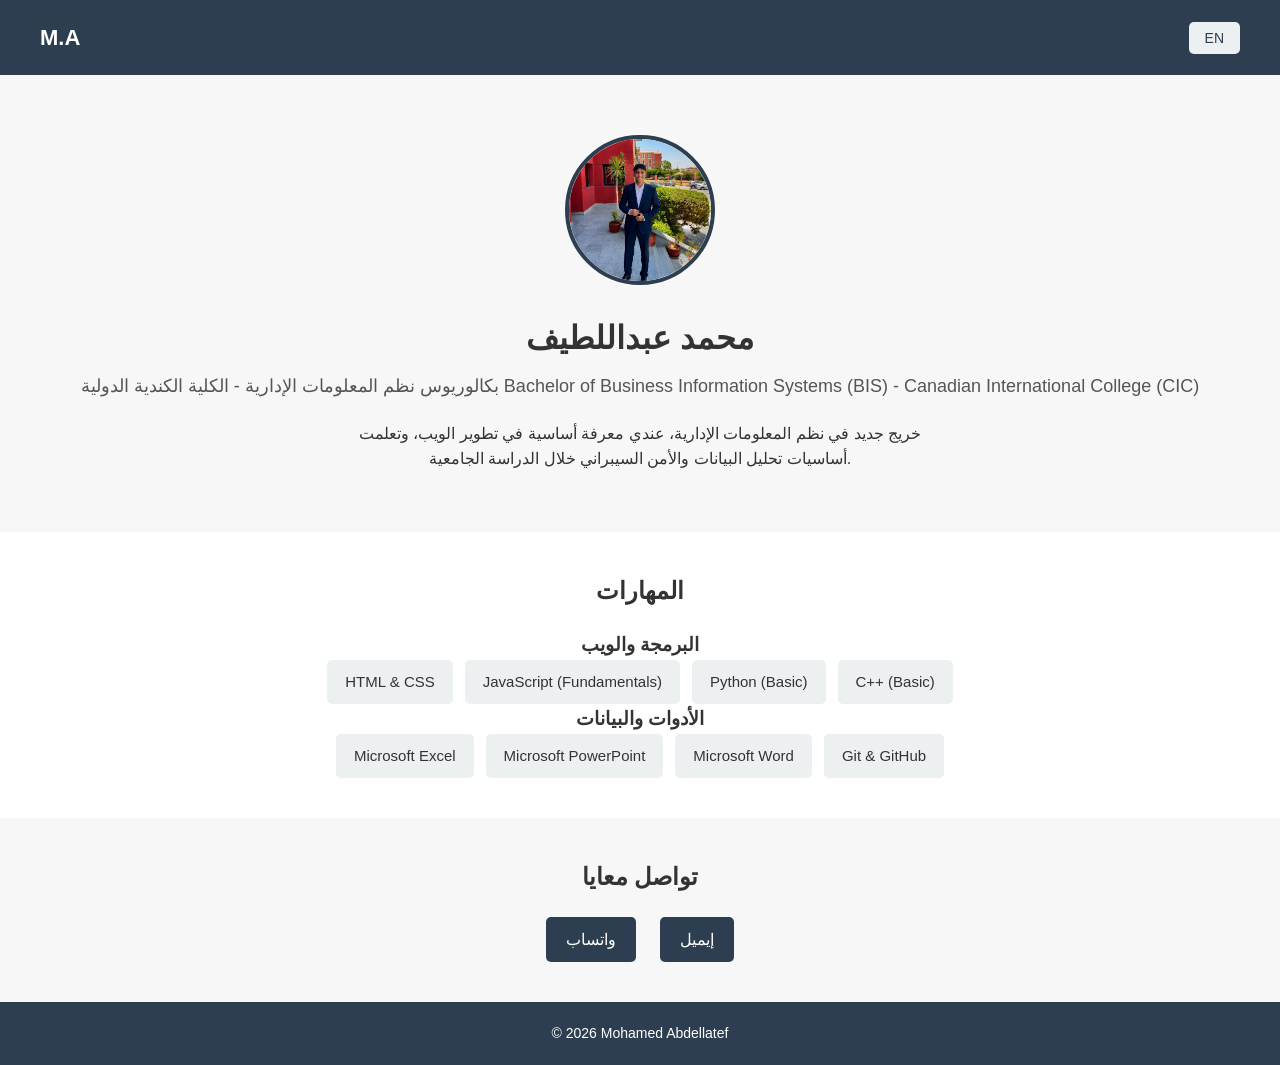
==== index.html @ 0da3e63a "Add files via upload" ====
<!DOCTYPE html>
<html lang="ar">
<head>
  <meta charset="UTF-8">
  <meta name="viewport" content="width=device-width, initial-scale=1.0">
  <title>Mohamed Abdellatef</title>
  <link rel="stylesheet" href="style.css">
</head>
<body>

  <!-- Header -->
  <header>
    <h2 class="logo">M.A</h2>
    <button id="langBtn">EN</button>
  </header>

  <!-- Hero Section -->
  <section class="hero">
    <img src="profile.jpg" alt="Mohamed Abdellatef" class="profile-pic">

    <h1>
      <span class="ar">محمد عبداللطيف</span>
      <span class="en">Mohamed Abdellatef</span>
    </h1>

    <p class="subtitle">
      <span class="AR">بكالوريوس نظم المعلومات الإدارية - الكلية الكندية الدولية </span>
      <span class="EN">Bachelor of Business Information Systems (BIS) - Canadian International College (CIC)
</span>
    </p>

    <p class="bio">
      <span class="ar">
        خريج جديد في نظم المعلومات الإدارية، عندي معرفة أساسية في تطوير الويب،
        وتعلمت أساسيات تحليل البيانات والأمن السيبراني خلال الدراسة الجامعية.
      </span>
      <span class="en">
        Recent Business Information Systems graduate with foundational knowledge
        in web development, and basic exposure to data analysis and cybersecurity
        gained through university training.
      </span>
    </p>
  </section>

  <!-- Skills Section -->
  <section class="skills">
  <h2>
    <span class="ar">المهارات</span>
    <span class="en">Skills</span>
  </h2>

  <h3>
    <span class="ar">البرمجة والويب</span>
    <span class="en">Programming & Web</span>
  </h3>
  <ul>
    <li>HTML &amp; CSS</li>
    <li>JavaScript (Fundamentals)</li>
    <li>Python (Basic)</li>
    <li>C++ (Basic)</li>
  </ul>

  <h3>
    <span class="ar">الأدوات والبيانات</span>
    <span class="en">Data & Tools</span>
  </h3>
  <ul>
    <li>Microsoft Excel</li>
    <li>Microsoft PowerPoint</li>
    <li>Microsoft Word</li>
    <li>Git &amp; GitHub</li>
  </ul>
</section>

  <!-- Contact Section -->
  <section class="contact">
    <h2>
      <span class="ar">تواصل معايا</span>
      <span class="en">Contact Me</span>
    </h2>

    <a href="https://wa.me/201016395359" target="_blank" class="contact-link">
      <span class="ar">واتساب</span>
      <span class="en">WhatsApp</span>
    </a>

    <a href="mailto:m.abdellatef156@outlook.com" class="contact-link">
      <span class="ar">إيميل</span>
      <span class="en">Email</span>
    </a>
  </section>

  <footer>
    <p>&copy; 2026 Mohamed Abdellatef</p>
  </footer>

  <script src="script.js"></script>
</body>
</html>
---- style.css ----
/* Basic reset */
* {
  margin: 0;
  padding: 0;
  box-sizing: border-box;
}

body {
  font-family: Arial, sans-serif;
  background-color: #f7f7f7;
  color: #333;
  line-height: 1.6;
}

/* Hide English by default (Arabic shows first) */
.en {
  display: none;
}

/* When user clicks the button, we add this class to body */
body.show-english .ar {
  display: none;
}

body.show-english .en {
  display: inline;
}

/* Header */
header {
  display: flex;
  justify-content: space-between;
  align-items: center;
  padding: 20px 40px;
  background-color: #2c3e50;
  color: white;
}

.logo {
  font-size: 22px;
}

#langBtn {
  background-color: #ecf0f1;
  color: #2c3e50;
  border: none;
  padding: 8px 16px;
  border-radius: 5px;
  cursor: pointer;
  font-size: 14px;
}

#langBtn:hover {
  background-color: #bdc3c7;
}

/* Hero Section */
.hero {
  text-align: center;
  padding: 60px 20px;
}

.profile-pic {
  width: 150px;
  height: 150px;
  border-radius: 50%;
  object-fit: cover;
  margin-bottom: 20px;
  border: 4px solid #2c3e50;
}

.hero h1 {
  font-size: 32px;
  margin-bottom: 8px;
}

.subtitle {
  font-size: 18px;
  color: #555;
  margin-bottom: 20px;
}

.bio {
  max-width: 600px;
  margin: 0 auto;
  font-size: 16px;
}

/* Skills Section */
.skills {
  padding: 40px 20px;
  text-align: center;
  background-color: #fff;
}

.skills h2 {
  margin-bottom: 20px;
}

.skills ul {
  list-style: none;
  display: flex;
  flex-wrap: wrap;
  justify-content: center;
  gap: 12px;
}

.skills li {
  background-color: #ecf0f1;
  padding: 10px 18px;
  border-radius: 5px;
  font-size: 15px;
}

/* Contact Section */
.contact {
  padding: 40px 20px;
  text-align: center;
}

.contact h2 {
  margin-bottom: 20px;
}

.contact-link {
  display: inline-block;
  margin: 0 10px;
  padding: 10px 20px;
  background-color: #2c3e50;
  color: white;
  text-decoration: none;
  border-radius: 5px;
}

.contact-link:hover {
  background-color: #1a252f;
}

/* Footer */
footer {
  text-align: center;
  padding: 20px;
  background-color: #2c3e50;
  color: white;
  font-size: 14px;
}

/* Responsive for mobile */
@media (max-width: 500px) {
  header {
    padding: 15px 20px;
  }

  .hero h1 {
    font-size: 26px;
  }

  .contact-link {
    display: block;
    margin: 10px auto;
    width: 150px;
  }
}
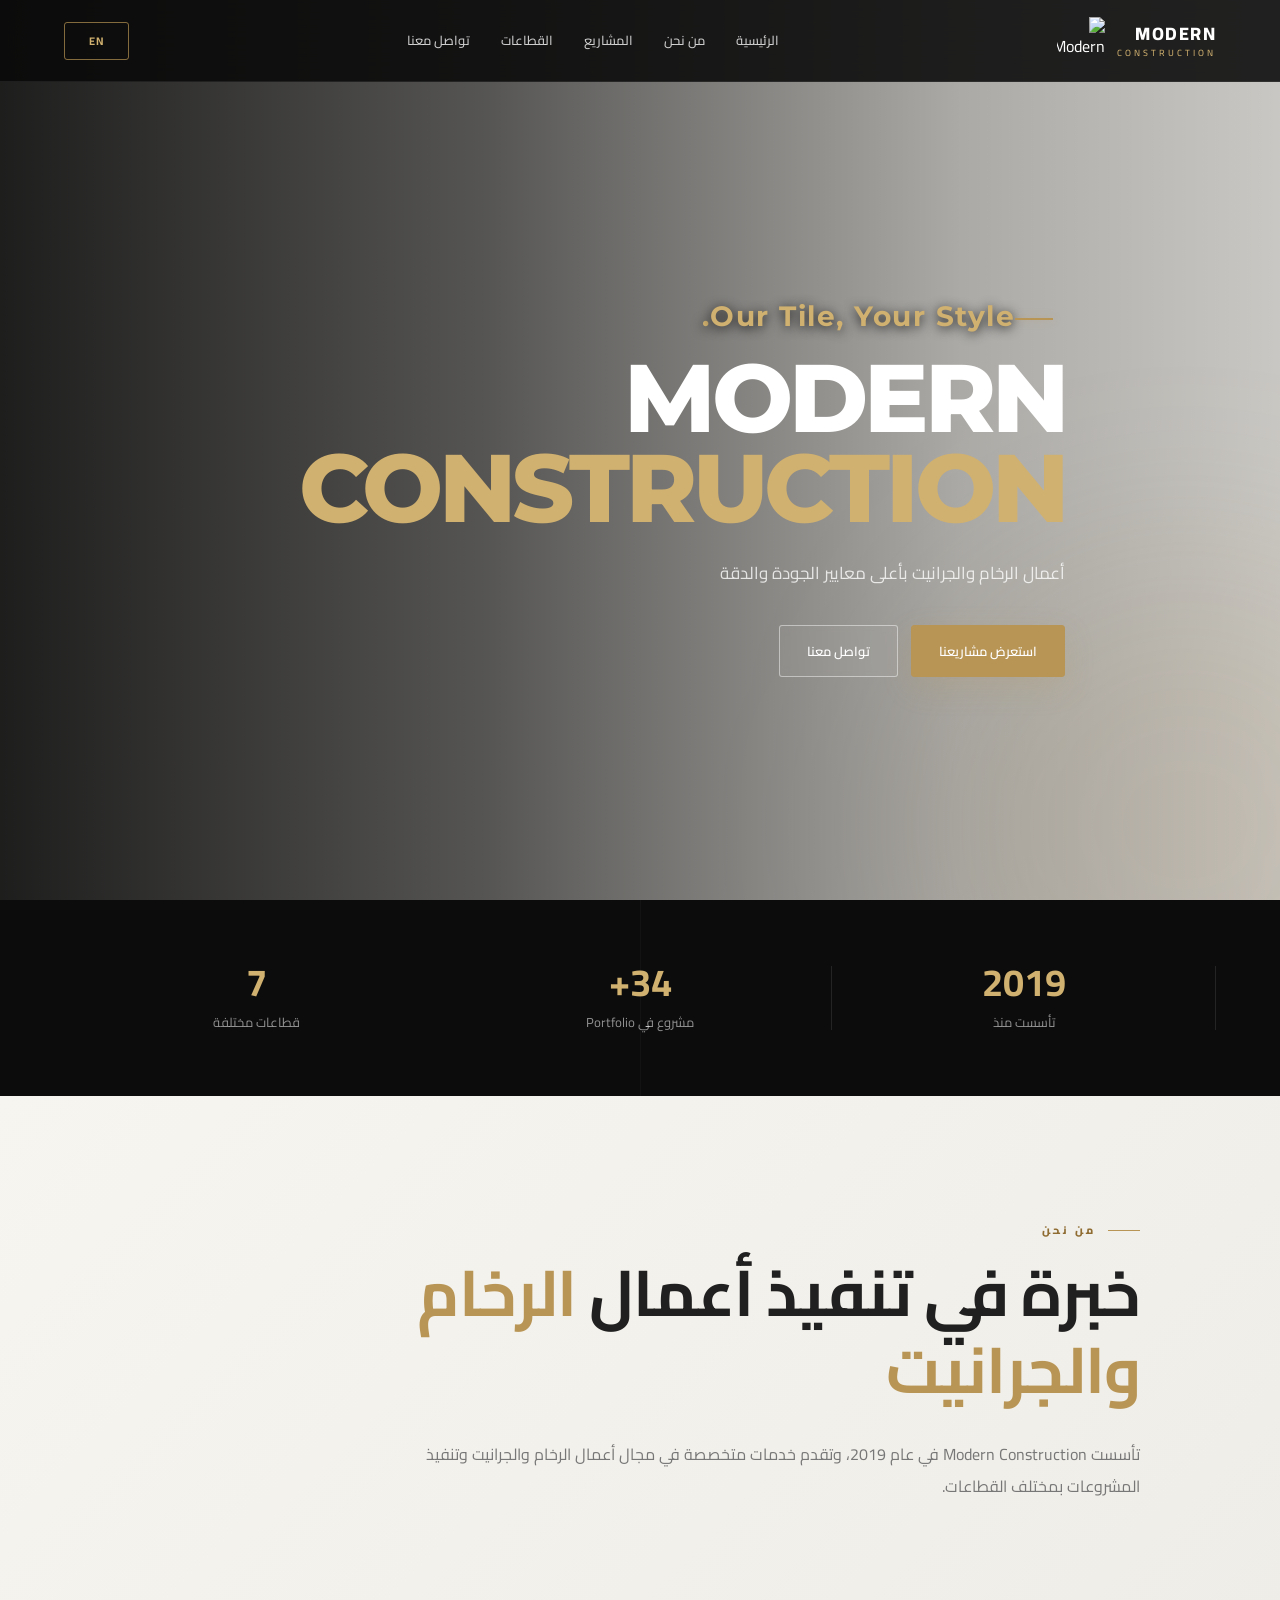
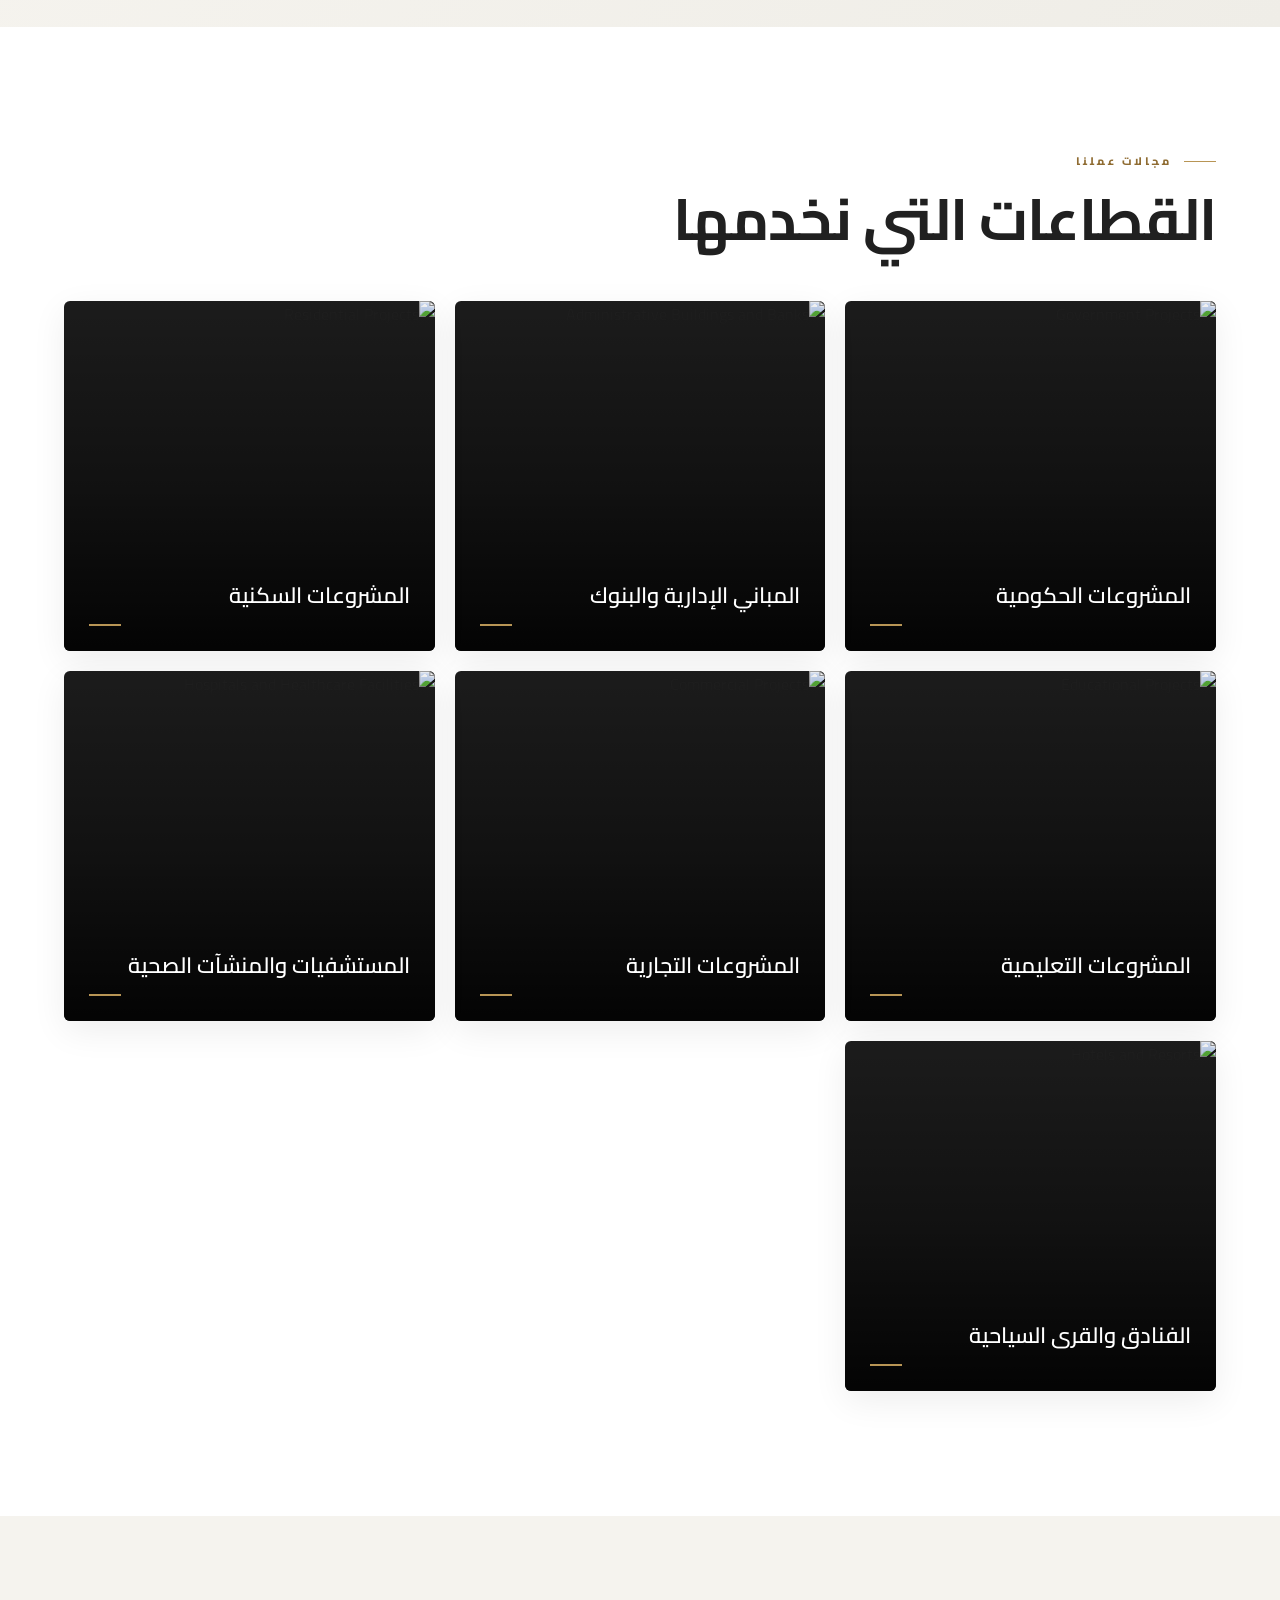
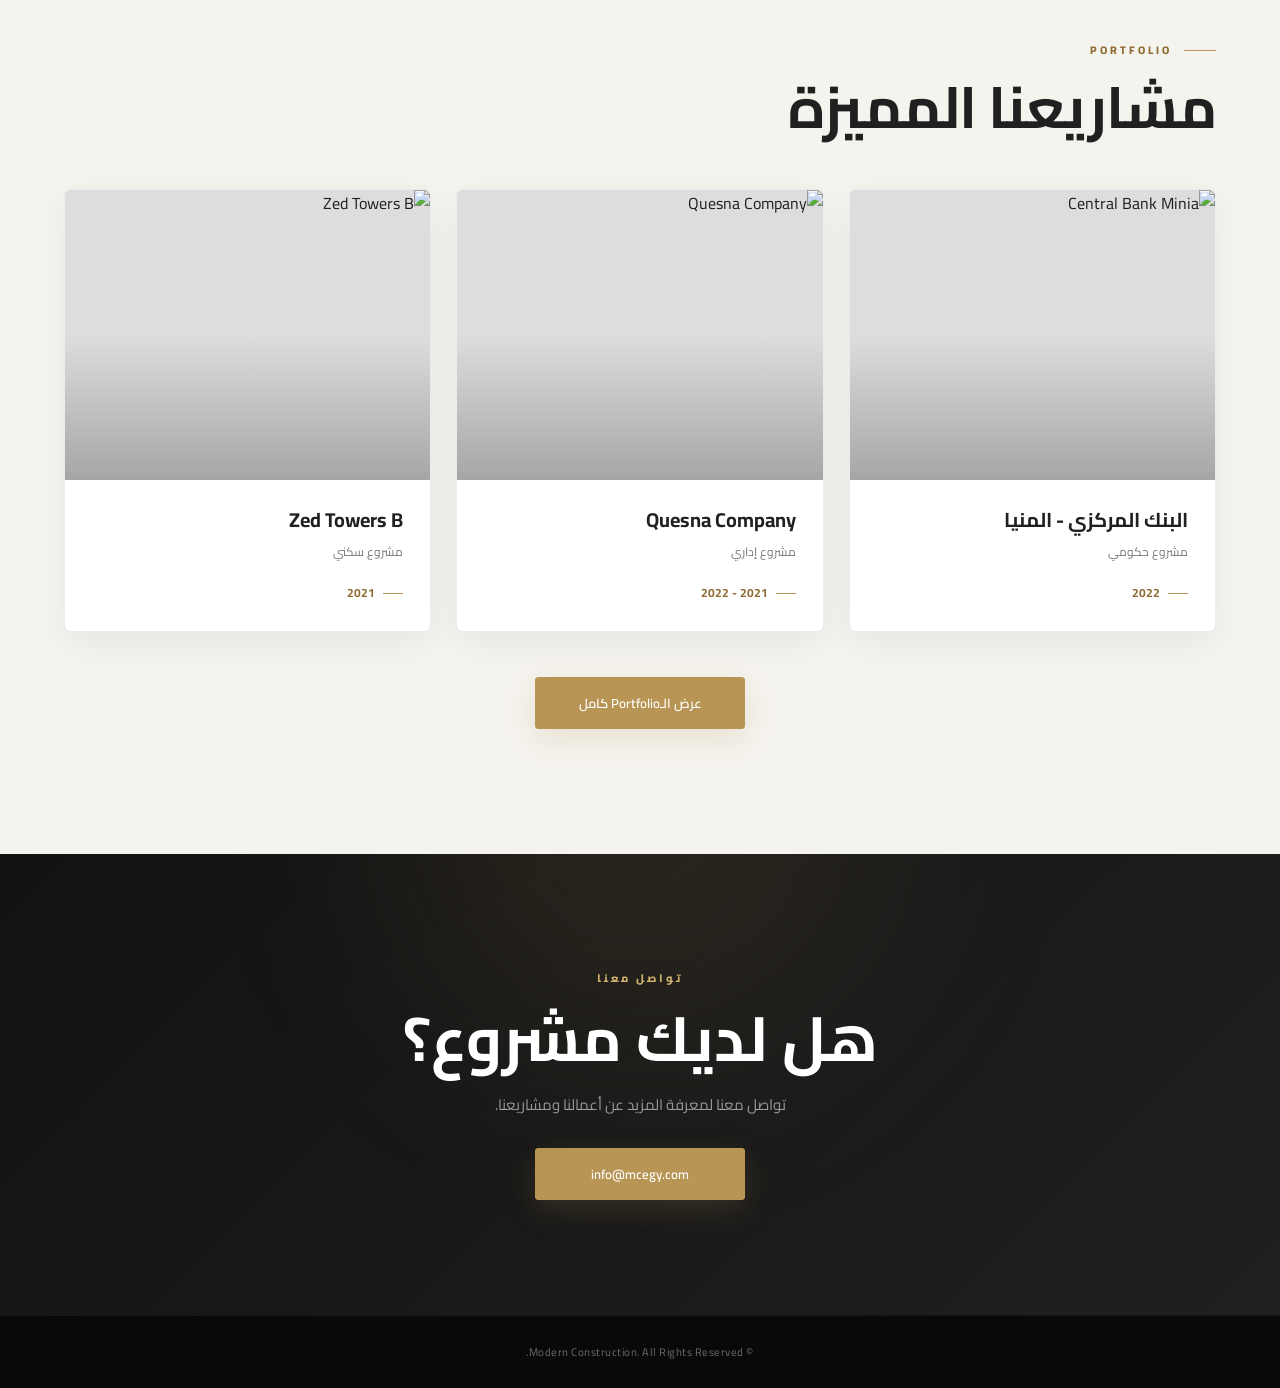
==== commit 493ceca7: "Add files via upload" ====
--- a/index.html
+++ b/index.html
@@ -1,99 +1,616 @@
 <!DOCTYPE html>
-<html lang="ar">
+<html lang="ar" dir="rtl">
+
 <head>
-  <meta charset="UTF-8">
-  <meta name="viewport" content="width=device-width, initial-scale=1.0">
-  <title>Mohamed Abdellatef</title>
-  <link rel="stylesheet" href="style.css">
+
+    <meta charset="UTF-8">
+
+    <meta name="viewport" content="width=device-width, initial-scale=1.0">
+
+    <title>Modern Construction</title>
+
+    <link rel="stylesheet" href="style.css">
+
+    <link rel="icon" type="image/png" href="assets/logo.png">
+
 </head>
+
+
 <body>
 
-  <!-- Header -->
-  <header>
-    <h2 class="logo">M.A</h2>
-    <button id="langBtn">EN</button>
-  </header>
-
-  <!-- Hero Section -->
-  <section class="hero">
-    <img src="profile.jpg" alt="Mohamed Abdellatef" class="profile-pic">
-
-    <h1>
-      <span class="ar">محمد عبداللطيف</span>
-      <span class="en">Mohamed Abdellatef</span>
-    </h1>
-
-    <p class="subtitle">
-      <span class="AR">بكالوريوس نظم المعلومات الإدارية - الكلية الكندية الدولية </span>
-      <span class="EN">Bachelor of Business Information Systems (BIS) - Canadian International College (CIC)
-</span>
-    </p>
-
-    <p class="bio">
-      <span class="ar">
-        خريج جديد في نظم المعلومات الإدارية، عندي معرفة أساسية في تطوير الويب،
-        وتعلمت أساسيات تحليل البيانات والأمن السيبراني خلال الدراسة الجامعية.
-      </span>
-      <span class="en">
-        Recent Business Information Systems graduate with foundational knowledge
-        in web development, and basic exposure to data analysis and cybersecurity
-        gained through university training.
-      </span>
-    </p>
-  </section>
-
-  <!-- Skills Section -->
-  <section class="skills">
-  <h2>
-    <span class="ar">المهارات</span>
-    <span class="en">Skills</span>
-  </h2>
-
-  <h3>
-    <span class="ar">البرمجة والويب</span>
-    <span class="en">Programming & Web</span>
-  </h3>
-  <ul>
-    <li>HTML &amp; CSS</li>
-    <li>JavaScript (Fundamentals)</li>
-    <li>Python (Basic)</li>
-    <li>C++ (Basic)</li>
-  </ul>
-
-  <h3>
-    <span class="ar">الأدوات والبيانات</span>
-    <span class="en">Data & Tools</span>
-  </h3>
-  <ul>
-    <li>Microsoft Excel</li>
-    <li>Microsoft PowerPoint</li>
-    <li>Microsoft Word</li>
-    <li>Git &amp; GitHub</li>
-  </ul>
+
+<header class="navbar">
+
+    <div class="container">
+
+        <a href="#home" class="logo">
+
+            <div class="logo-text">
+                MODERN
+                <span>CONSTRUCTION</span>
+            </div>
+
+            <img
+                src="assets/logo.png"
+                alt="Modern Construction Logo"
+            >
+
+        </a>
+
+
+        <nav>
+
+            <a href="#home">
+                الرئيسية
+            </a>
+
+            <a href="#about">
+                من نحن
+            </a>
+
+            <a href="#projects">
+                المشاريع
+            </a>
+
+            <a href="#sectors">
+                القطاعات
+            </a>
+
+            <a href="#contact">
+                تواصل معنا
+            </a>
+
+        </nav>
+
+
+        <button
+            class="language-btn"
+            type="button">
+
+            EN
+
+        </button>
+
+    </div>
+
+</header>
+
+
+
+<section id="home" class="hero">
+
+    <div class="hero-overlay"></div>
+
+
+    <div class="hero-content container">
+
+        <p class="small-title">
+            Our Tile, Your Style.
+        </p>
+
+
+        <h1>
+            MODERN<br>
+            <span>CONSTRUCTION</span>
+        </h1>
+
+
+        <p class="hero-description">
+            أعمال الرخام والجرانيت بأعلى معايير الجودة والدقة
+        </p>
+
+
+        <div class="hero-buttons">
+
+            <a
+                href="#projects"
+                class="btn primary">
+
+                استعرض مشاريعنا
+
+            </a>
+
+
+            <a
+                href="#contact"
+                class="btn secondary">
+
+                تواصل معنا
+
+            </a>
+
+        </div>
+
+    </div>
+
 </section>
 
-  <!-- Contact Section -->
-  <section class="contact">
-    <h2>
-      <span class="ar">تواصل معايا</span>
-      <span class="en">Contact Me</span>
-    </h2>
-
-    <a href="https://wa.me/201016395359" target="_blank" class="contact-link">
-      <span class="ar">واتساب</span>
-      <span class="en">WhatsApp</span>
-    </a>
-
-    <a href="mailto:m.abdellatef156@outlook.com" class="contact-link">
-      <span class="ar">إيميل</span>
-      <span class="en">Email</span>
-    </a>
-  </section>
-
-  <footer>
-    <p>&copy; 2026 Mohamed Abdellatef</p>
-  </footer>
-
-  <script src="script.js"></script>
+
+
+<section class="stats">
+
+    <div class="container stats-container">
+
+        <div class="stat">
+
+            <h2>
+                2019
+            </h2>
+
+            <p>
+                تأسست منذ
+            </p>
+
+        </div>
+
+
+        <div class="stat">
+
+            <h2>
+                34+
+            </h2>
+
+            <p>
+                مشروع في Portfolio
+            </p>
+
+        </div>
+
+
+        <div class="stat">
+
+            <h2>
+                7
+            </h2>
+
+            <p>
+                قطاعات مختلفة
+            </p>
+
+        </div>
+
+    </div>
+
+</section>
+
+
+
+<section id="about" class="about">
+
+    <div class="container">
+
+        <p class="section-label">
+            من نحن
+        </p>
+
+
+        <h2>
+
+            خبرة في تنفيذ أعمال
+
+            <span>
+                الرخام والجرانيت
+            </span>
+
+        </h2>
+
+
+        <p>
+
+            تأسست Modern Construction في عام 2019،
+            وتقدم خدمات متخصصة في مجال أعمال الرخام والجرانيت
+            وتنفيذ المشروعات بمختلف القطاعات.
+
+        </p>
+
+    </div>
+
+</section>
+<section id="sectors" class="sectors">
+
+    <div class="container">
+
+        <p class="section-label">
+            مجالات عملنا
+        </p>
+
+
+        <h2>
+            القطاعات التي نخدمها
+        </h2>
+
+
+        <div class="sector-grid">
+
+
+            <a
+                href="sector.html?sector=government"
+                class="sector-card">
+
+                <div class="sector-image">
+
+                    <img
+                        src="assets/sectors/government.jpg"
+                        alt="Government Projects">
+
+                </div>
+
+                <div class="sector-card-overlay"></div>
+
+                <div class="sector-card-content">
+
+                    <h3>
+                        المشروعات الحكومية
+                    </h3>
+
+                </div>
+
+            </a>
+
+
+
+            <a
+                href="administrative.html"
+                class="sector-card">
+
+                <div class="sector-image">
+
+                    <img
+                        src="assets/sectors/administrative.jpg"
+                        alt="Administrative Buildings and Banks">
+
+                </div>
+
+                <div class="sector-card-overlay"></div>
+
+                <div class="sector-card-content">
+
+                    <h3>
+                        المباني الإدارية والبنوك
+                    </h3>
+
+                </div>
+
+            </a>
+
+
+
+
+            <a
+                href="residential.html"
+                class="sector-card">
+
+                <div class="sector-image">
+
+                    <img
+                        src="assets/sectors/residential.jpg"
+                        alt="Residential Projects">
+
+                </div>
+
+                <div class="sector-card-overlay"></div>
+
+                <div class="sector-card-content">
+
+                    <h3>
+                        المشروعات السكنية
+                    </h3>
+
+                </div>
+
+            </a>
+
+
+
+
+            <a
+                href="educational.html"
+                class="sector-card">
+
+                <div class="sector-image">
+
+                    <img
+                        src="assets/sectors/educational.jpg"
+                        alt="Educational Projects">
+
+                </div>
+
+                <div class="sector-card-overlay"></div>
+
+                <div class="sector-card-content">
+
+                    <h3>
+                        المشروعات التعليمية
+                    </h3>
+
+                </div>
+
+            </a>
+
+
+
+
+            <a
+                href="commercial.html"
+                class="sector-card">
+
+                <div class="sector-image">
+
+                    <img
+                        src="assets/sectors/commercial.jpg"
+                        alt="Commercial Projects">
+
+                </div>
+
+                <div class="sector-card-overlay"></div>
+
+                <div class="sector-card-content">
+
+                    <h3>
+                        المشروعات التجارية
+                    </h3>
+
+                </div>
+
+            </a>
+
+
+
+
+            <a
+                href="healthcare.html"
+                class="sector-card">
+
+                <div class="sector-image">
+
+                    <img
+                        src="assets/sectors/healthcare.jpg"
+                        alt="Hospitals and Healthcare Facilities">
+
+                </div>
+
+                <div class="sector-card-overlay"></div>
+
+                <div class="sector-card-content">
+
+                    <h3>
+                        المستشفيات والمنشآت الصحية
+                    </h3>
+
+                </div>
+
+            </a>
+
+
+
+
+            <!-- UPDATED HOSPITALITY -->
+
+            <a
+                href="hospitality.html"
+                class="sector-card">
+
+                <div class="sector-image">
+
+                    <img
+                        src="assets/sectors/Hospitality.jpg"
+                        alt="Hotels and Resorts">
+
+                </div>
+
+                <div class="sector-card-overlay"></div>
+
+                <div class="sector-card-content">
+
+                    <h3>
+                        الفنادق والقرى السياحية
+                    </h3>
+
+                </div>
+
+            </a>
+
+
+        </div>
+
+    </div>
+
+</section>
+
+
+
+
+<section id="projects" class="projects">
+
+    <div class="container">
+
+        <p class="section-label">
+            Portfolio
+        </p>
+
+
+        <h2>
+            مشاريعنا المميزة
+        </h2>
+
+
+        <div class="projects-grid">
+
+
+            <div class="project-card">
+
+                <div class="project-image">
+
+                    <img
+                        src="assets/projects/central-bank-minia.jpg"
+                        alt="Central Bank Minia">
+
+                </div>
+
+
+                <div class="project-info">
+
+                    <h3>
+                        البنك المركزي - المنيا
+                    </h3>
+
+
+                    <p>
+                        Government Project
+                    </p>
+
+
+                    <span>
+                        2022
+                    </span>
+
+                </div>
+
+            </div>
+
+
+
+            <div class="project-card">
+
+                <div class="project-image">
+
+                    <img
+                        src="assets/projects/quesna-company.jpg"
+                        alt="Quesna Company">
+
+                </div>
+
+
+                <div class="project-info">
+
+                    <h3>
+                        Quesna Company
+                    </h3>
+
+
+                    <p>
+                        Administrative Project
+                    </p>
+
+
+                    <span>
+                        2021 - 2022
+                    </span>
+
+                </div>
+
+            </div>
+
+
+
+            <div class="project-card">
+
+                <div class="project-image">
+
+                    <img
+                        src="assets/projects/zed-towers.jpg"
+                        alt="Zed Towers B">
+
+                </div>
+
+
+                <div class="project-info">
+
+                    <h3>
+                        Zed Towers B
+                    </h3>
+
+
+                    <p>
+                        Residential Project
+                    </p>
+
+
+                    <span>
+                        2021
+                    </span>
+
+                </div>
+
+            </div>
+
+
+        </div>
+
+
+
+        <div class="portfolio-button">
+
+            <a
+                href="portfolio.html"
+                class="btn primary">
+
+                View Full Portfolio
+
+            </a>
+
+        </div>
+
+
+    </div>
+
+</section>
+
+
+
+
+<section id="contact" class="contact">
+
+    <div class="container">
+
+        <p class="section-label">
+            تواصل معنا
+        </p>
+
+
+        <h2>
+            هل لديك مشروع؟
+        </h2>
+
+
+        <p>
+            تواصل معنا لمعرفة المزيد عن أعمالنا ومشاريعنا.
+        </p>
+
+
+        <a
+            href="mailto:info@mcegy.com"
+            class="btn primary">
+
+            info@mcegy.com
+
+        </a>
+
+
+    </div>
+
+</section>
+
+
+
+
+<footer>
+
+    <div class="container">
+
+        <p>
+            © Modern Construction. All Rights Reserved.
+        </p>
+
+    </div>
+
+</footer>
+
+
+
+<script src="script.js"></script>
+
+
 </body>
-</html>
+
+</html>
--- a/style.css
+++ b/style.css
@@ -1,163 +1,1480 @@
-/* Basic reset */
+@import url('https://fonts.googleapis.com/css2?family=Cairo:wght@400;500;600;700;800&family=Montserrat:wght@400;500;600;700;800&display=swap');
+
+/* =========================================================
+VARIABLES
+========================================================= */
+
+:root {
+    --black: #0c0c0c;
+    --black-2: #151515;
+    --dark: #1d1d1d;
+
+    --white: #ffffff;
+    --cream: #f5f3ee;
+    --light: #ece9e2;
+
+    --gold: #b89555;
+    --gold-light: #d1b16f;
+    --gold-dark: #8f6c32;
+
+    --text: #202020;
+    --muted: #777;
+    --muted-light: #aaa;
+
+    --border: rgba(0,0,0,.08);
+    --white-border: rgba(255,255,255,.12);
+
+    --shadow: 0 18px 50px rgba(0,0,0,.08);
+    --shadow-hover: 0 28px 70px rgba(0,0,0,.15);
+
+    --radius: 6px;
+
+    --ease: cubic-bezier(.2,.65,.3,1);
+}
+
+
+/* =========================================================
+RESET
+========================================================= */
+
 * {
-  margin: 0;
-  padding: 0;
-  box-sizing: border-box;
+    margin: 0;
+    padding: 0;
+    box-sizing: border-box;
+}
+
+html {
+    scroll-behavior: smooth;
+    scroll-padding-top: 90px;
 }
 
 body {
-  font-family: Arial, sans-serif;
-  background-color: #f7f7f7;
-  color: #333;
-  line-height: 1.6;
-}
-
-/* Hide English by default (Arabic shows first) */
-.en {
-  display: none;
-}
-
-/* When user clicks the button, we add this class to body */
-body.show-english .ar {
-  display: none;
-}
-
-body.show-english .en {
-  display: inline;
-}
-
-/* Header */
-header {
-  display: flex;
-  justify-content: space-between;
-  align-items: center;
-  padding: 20px 40px;
-  background-color: #2c3e50;
-  color: white;
-}
+    background: var(--cream);
+    color: var(--text);
+    line-height: 1.7;
+    overflow-x: hidden;
+    font-family: "Montserrat", "Cairo", sans-serif;
+}
+
+html[dir="rtl"] body {
+    font-family: "Cairo", sans-serif;
+}
+
+a {
+    color: inherit;
+    text-decoration: none;
+}
+
+img {
+    display: block;
+    max-width: 100%;
+}
+
+button {
+    font-family: inherit;
+}
+
+.container {
+    width: min(90%, 1280px);
+    margin: auto;
+}
+
+
+/* =========================================================
+NAVBAR
+========================================================= */
+
+.navbar {
+    position: fixed;
+    top: 0;
+    left: 0;
+
+    width: 100%;
+    height: 82px;
+
+    background: rgba(10,10,10,.88);
+
+    backdrop-filter: blur(18px);
+    -webkit-backdrop-filter: blur(18px);
+
+    border-bottom: 1px solid rgba(255,255,255,.08);
+
+    z-index: 9999;
+
+    transition: .35s ease;
+}
+
+.navbar .container {
+    height: 100%;
+
+    display: flex;
+    align-items: center;
+    justify-content: space-between;
+
+    gap: 30px;
+}
+
+
+/* =========================================================
+LOGO
+========================================================= */
 
 .logo {
-  font-size: 22px;
-}
-
-#langBtn {
-  background-color: #ecf0f1;
-  color: #2c3e50;
-  border: none;
-  padding: 8px 16px;
-  border-radius: 5px;
-  cursor: pointer;
-  font-size: 14px;
-}
-
-#langBtn:hover {
-  background-color: #bdc3c7;
-}
-
-/* Hero Section */
+    display: flex;
+    align-items: center;
+
+    gap: 12px;
+
+    color: white;
+
+    flex-shrink: 0;
+}
+
+.logo img {
+    width: 48px;
+    height: 48px;
+
+    object-fit: contain;
+
+    transition: .35s ease;
+}
+
+.logo:hover img {
+    transform: scale(1.05);
+}
+
+.logo-text {
+    font-size: 18px;
+    font-weight: 800;
+
+    line-height: 1;
+
+    letter-spacing: 1.5px;
+}
+
+.logo-text span {
+    display: block;
+
+    margin-top: 5px;
+
+    color: var(--gold-light);
+
+    font-size: 9px;
+    font-weight: 500;
+
+    letter-spacing: 3px;
+}
+
+
+/* =========================================================
+NAV LINKS
+========================================================= */
+
+nav {
+    display: flex;
+    align-items: center;
+    gap: 31px;
+}
+
+nav a {
+    position: relative;
+
+    color: rgba(255,255,255,.78);
+
+    font-size: 13px;
+    font-weight: 500;
+
+    padding: 8px 0;
+
+    transition: .3s ease;
+}
+
+nav a::after {
+    content: "";
+
+    position: absolute;
+
+    bottom: 0;
+    left: 0;
+
+    width: 0;
+    height: 1px;
+
+    background: var(--gold);
+
+    transition: .3s ease;
+}
+
+nav a:hover {
+    color: white;
+}
+
+nav a:hover::after {
+    width: 100%;
+}
+
+
+/* =========================================================
+LANGUAGE BUTTON
+========================================================= */
+
+.language-btn {
+    min-width: 65px;
+
+    padding: 8px 15px;
+
+    background: transparent;
+
+    border: 1px solid rgba(184,149,85,.7);
+    border-radius: 3px;
+
+    color: var(--gold-light);
+
+    font-size: 11px;
+    font-weight: 700;
+
+    letter-spacing: 1px;
+
+    cursor: pointer;
+
+    transition: .3s ease;
+}
+
+.language-btn:hover {
+    background: var(--gold);
+    color: white;
+
+    border-color: var(--gold);
+
+    transform: translateY(-2px);
+}
+
+
+/* =========================================================
+HERO
+========================================================= */
+
 .hero {
-  text-align: center;
-  padding: 60px 20px;
-}
-
-.profile-pic {
-  width: 150px;
-  height: 150px;
-  border-radius: 50%;
-  object-fit: cover;
-  margin-bottom: 20px;
-  border: 4px solid #2c3e50;
-}
+    position: relative;
+
+    min-height: 100vh;
+
+    display: flex;
+    align-items: center;
+
+    background-image: url("assets/hero.png");
+
+    background-size: cover;
+
+    background-position: center 35%;
+
+    overflow: hidden;
+}
+
+
+/* DARK CINEMATIC OVERLAY */
+
+.hero::before {
+    content: "";
+
+    position: absolute;
+    inset: 0;
+
+    background:
+        linear-gradient(
+            90deg,
+            rgba(0,0,0,.88) 0%,
+            rgba(0,0,0,.65) 38%,
+            rgba(0,0,0,.30) 75%,
+            rgba(0,0,0,.18) 100%
+        );
+
+    z-index: 1;
+}
+
+.hero::after {
+    content: "";
+
+    position: absolute;
+
+    width: 550px;
+    height: 550px;
+
+    right: -180px;
+    bottom: -200px;
+
+    background: rgba(184,149,85,.12);
+
+    filter: blur(100px);
+
+    border-radius: 50%;
+}
+
+
+/* =========================================================
+HERO CONTENT
+========================================================= */
+
+.hero-content {
+    position: relative;
+    z-index: 2;
+
+    color: white;
+
+    padding-top: 75px;
+
+    max-width: 850px;
+}
+
+
+/* =========================================================
+COMPANY TITLE
+========================================================= */
 
 .hero h1 {
-  font-size: 32px;
-  margin-bottom: 8px;
-}
-
-.subtitle {
-  font-size: 18px;
-  color: #555;
-  margin-bottom: 20px;
-}
-
-.bio {
-  max-width: 600px;
-  margin: 0 auto;
-  font-size: 16px;
-}
-
-/* Skills Section */
-.skills {
-  padding: 40px 20px;
-  text-align: center;
-  background-color: #fff;
-}
-
-.skills h2 {
-  margin-bottom: 20px;
-}
-
-.skills ul {
-  list-style: none;
-  display: flex;
-  flex-wrap: wrap;
-  justify-content: center;
-  gap: 12px;
-}
-
-.skills li {
-  background-color: #ecf0f1;
-  padding: 10px 18px;
-  border-radius: 5px;
-  font-size: 15px;
-}
-
-/* Contact Section */
+    font-family: "Montserrat", sans-serif;
+
+    font-size: clamp(50px, 7.5vw, 96px);
+
+    line-height: .94;
+
+    font-weight: 800;
+
+    letter-spacing: -4px;
+
+    margin-bottom: 24px;
+}
+
+.hero h1 span {
+    color: var(--gold-light);
+}
+
+
+/* =========================================================
+SLOGAN
+========================================================= */
+
+.small-title {
+    display: block;
+
+    color: var(--gold-light);
+
+    font-family: "Montserrat", sans-serif;
+
+    font-size: clamp(20px, 2.2vw, 28px);
+
+    font-weight: 700;
+
+    line-height: 1.3;
+
+    letter-spacing: 1.5px;
+
+    margin-bottom: 18px;
+
+    text-shadow:
+        0 2px 12px rgba(0,0,0,.85);
+
+    position: relative;
+
+    width: fit-content;
+}
+
+
+/* GOLD LINE UNDER / BESIDE SLOGAN */
+
+.small-title::before {
+    content: "";
+
+    display: inline-block;
+
+    width: 38px;
+    height: 2px;
+
+    background: var(--gold);
+
+    vertical-align: middle;
+
+    margin-right: 12px;
+
+    box-shadow:
+        0 0 8px rgba(184,149,85,.35);
+}
+
+
+/* =========================================================
+DESCRIPTION
+========================================================= */
+
+.hero-description {
+    max-width: 580px;
+
+    color: rgba(255,255,255,.78);
+
+    font-size: 17px;
+
+    line-height: 1.9;
+
+    margin-bottom: 35px;
+}
+
+
+/* =========================================================
+HERO BUTTONS
+========================================================= */
+
+.hero-buttons {
+    display: flex;
+
+    gap: 13px;
+
+    flex-wrap: wrap;
+}
+
+
+/* =========================================================
+BUTTON SYSTEM
+========================================================= */
+
+.btn {
+    min-height: 52px;
+
+    display: inline-flex;
+
+    align-items: center;
+    justify-content: center;
+
+    padding: 0 27px;
+
+    border-radius: 3px;
+
+    font-size: 13px;
+    font-weight: 600;
+
+    transition:
+        transform .3s var(--ease),
+        background .3s ease,
+        color .3s ease,
+        border .3s ease,
+        box-shadow .3s ease;
+}
+
+.btn.primary {
+    background: var(--gold);
+
+    border: 1px solid var(--gold);
+
+    color: white;
+
+    box-shadow:
+        0 10px 30px rgba(184,149,85,.18);
+}
+
+.btn.primary:hover {
+    background: var(--gold-light);
+
+    border-color: var(--gold-light);
+
+    transform: translateY(-3px);
+
+    box-shadow:
+        0 15px 35px rgba(184,149,85,.28);
+}
+
+.btn.secondary {
+    background: rgba(255,255,255,.04);
+
+    border: 1px solid rgba(255,255,255,.45);
+
+    color: white;
+
+    backdrop-filter: blur(5px);
+}
+
+.btn.secondary:hover {
+    background: white;
+
+    color: var(--black);
+
+    border-color: white;
+
+    transform: translateY(-3px);
+}
+
+
+/* =========================================================
+STATS
+========================================================= */
+
+.stats {
+    position: relative;
+
+    background: var(--black);
+
+    color: white;
+
+    padding: 58px 0;
+
+    overflow: hidden;
+}
+
+.stats::before {
+    content: "";
+
+    position: absolute;
+
+    top: 0;
+    left: 50%;
+
+    width: 1px;
+    height: 100%;
+
+    background: rgba(255,255,255,.03);
+}
+
+.stats-container {
+    display: grid;
+
+    grid-template-columns: repeat(3,1fr);
+
+    text-align: center;
+}
+
+.stat {
+    position: relative;
+
+    padding: 5px 30px;
+}
+
+.stat:not(:last-child)::after {
+    content: "";
+
+    position: absolute;
+
+    right: 0;
+    top: 10%;
+
+    width: 1px;
+    height: 80%;
+
+    background: rgba(255,255,255,.10);
+}
+
+.stat h2 {
+    color: var(--gold-light);
+
+    font-size: 38px;
+    font-weight: 700;
+
+    line-height: 1;
+
+    margin-bottom: 10px;
+}
+
+.stat p {
+    color: rgba(255,255,255,.55);
+
+    font-size: 13px;
+}
+
+
+/* =========================================================
+GENERAL SECTION
+========================================================= */
+
+.about,
+.sectors,
+.projects {
+    position: relative;
+}
+
+.section-label {
+    position: relative;
+
+    display: flex;
+    align-items: center;
+
+    gap: 12px;
+
+    color: var(--gold-dark);
+
+    font-size: 11px;
+    font-weight: 800;
+
+    letter-spacing: 3px;
+
+    text-transform: uppercase;
+
+    margin-bottom: 15px;
+}
+
+.section-label::before {
+    content: "";
+
+    width: 32px;
+    height: 1px;
+
+    background: var(--gold);
+}
+
+
+/* =========================================================
+ABOUT
+========================================================= */
+
+.about {
+    padding: 125px 0;
+
+    background:
+        linear-gradient(
+            135deg,
+            #f7f5f0 0%,
+            #efede7 100%
+        );
+}
+
+.about .container {
+    max-width: 1000px;
+}
+
+.about h2 {
+    max-width: 900px;
+
+    font-size: clamp(35px,5vw,64px);
+
+    line-height: 1.2;
+
+    font-weight: 700;
+
+    letter-spacing: -1px;
+
+    margin-bottom: 30px;
+}
+
+.about h2 span {
+    color: var(--gold);
+}
+
+.about > .container > p:last-child {
+    max-width: 730px;
+
+    color: var(--muted);
+
+    font-size: 16px;
+
+    line-height: 2;
+}
+
+
+/* =========================================================
+SECTORS
+========================================================= */
+
+.sectors {
+    padding: 125px 0;
+
+    background: white;
+}
+
+.sectors h2,
+.projects h2 {
+    font-size: clamp(35px,5vw,58px);
+
+    line-height: 1.15;
+
+    font-weight: 700;
+
+    letter-spacing: -1px;
+
+    margin-bottom: 48px;
+}
+
+
+/* =========================================================
+SECTOR GRID
+========================================================= */
+
+.sector-grid {
+    display: grid;
+
+    grid-template-columns: repeat(3,1fr);
+
+    gap: 20px;
+}
+
+
+/* =========================================================
+SECTOR CARD
+========================================================= */
+
+.sector-card {
+    position: relative;
+
+    height: 350px;
+
+    overflow: hidden;
+
+    background: var(--dark);
+
+    border-radius: var(--radius);
+
+    isolation: isolate;
+
+    box-shadow:
+        0 10px 35px rgba(0,0,0,.07);
+
+    transition:
+        transform .45s var(--ease),
+        box-shadow .45s ease;
+}
+
+.sector-card:hover {
+    transform: translateY(-8px);
+
+    box-shadow: var(--shadow-hover);
+}
+
+
+/* IMAGE */
+
+.sector-image {
+    position: absolute;
+    inset: 0;
+
+    overflow: hidden;
+}
+
+.sector-image img {
+    width: 100%;
+    height: 100%;
+
+    object-fit: cover;
+
+    transition:
+        transform .8s var(--ease),
+        filter .5s ease;
+}
+
+.sector-card:hover .sector-image img {
+    transform: scale(1.08);
+
+    filter: saturate(.9);
+}
+
+
+/* OVERLAY */
+
+.sector-card-overlay {
+    position: absolute;
+    inset: 0;
+
+    background:
+        linear-gradient(
+            to top,
+            rgba(0,0,0,.88) 0%,
+            rgba(0,0,0,.40) 48%,
+            rgba(0,0,0,.05) 100%
+        );
+
+    z-index: 1;
+}
+
+
+/* GOLD LINE */
+
+.sector-card::before {
+    content: "";
+
+    position: absolute;
+
+    left: 25px;
+    bottom: 25px;
+
+    width: 32px;
+    height: 2px;
+
+    background: var(--gold);
+
+    z-index: 3;
+
+    transition: .4s ease;
+}
+
+.sector-card:hover::before {
+    width: 60px;
+}
+
+
+/* TEXT */
+
+.sector-card-content {
+    position: absolute;
+
+    left: 25px;
+    right: 25px;
+    bottom: 25px;
+
+    z-index: 2;
+
+    color: white;
+
+    padding-bottom: 15px;
+}
+
+.sector-card-content h3 {
+    font-size: 22px;
+
+    font-weight: 600;
+
+    line-height: 1.4;
+
+    transition: .3s ease;
+}
+
+.sector-card:hover .sector-card-content h3 {
+    transform: translateY(-3px);
+}
+
+
+/* =========================================================
+PROJECTS
+========================================================= */
+
+.projects {
+    padding: 125px 0;
+
+    background: var(--cream);
+}
+
+.projects-grid {
+    display: grid;
+
+    grid-template-columns: repeat(3,1fr);
+
+    gap: 25px;
+}
+
+
+/* PROJECT CARD */
+
+.project-card {
+    position: relative;
+
+    background: white;
+
+    border: 1px solid var(--border);
+
+    border-radius: var(--radius);
+
+    overflow: hidden;
+
+    box-shadow:
+        0 10px 35px rgba(0,0,0,.055);
+
+    transition:
+        transform .4s var(--ease),
+        box-shadow .4s ease;
+}
+
+.project-card:hover {
+    transform: translateY(-8px);
+
+    box-shadow: var(--shadow-hover);
+}
+
+
+/* PROJECT IMAGE */
+
+.project-image {
+    position: relative;
+
+    height: 290px;
+
+    overflow: hidden;
+
+    background: #ddd;
+}
+
+.project-image::after {
+    content: "";
+
+    position: absolute;
+    inset: 0;
+
+    background:
+        linear-gradient(
+            to top,
+            rgba(0,0,0,.25),
+            transparent 50%
+        );
+
+    pointer-events: none;
+}
+
+.project-image img {
+    width: 100%;
+    height: 100%;
+
+    object-fit: cover;
+
+    transition:
+        transform .7s var(--ease);
+}
+
+.project-card:hover .project-image img {
+    transform: scale(1.06);
+}
+
+
+/* PROJECT INFO */
+
+.project-info {
+    padding: 26px 27px 28px;
+}
+
+.project-info h3 {
+    font-size: 20px;
+
+    font-weight: 700;
+
+    line-height: 1.4;
+
+    margin-bottom: 8px;
+}
+
+.project-info p {
+    color: var(--muted);
+
+    font-size: 12px;
+
+    margin-bottom: 12px;
+}
+
+.project-info span {
+    display: inline-flex;
+
+    align-items: center;
+
+    gap: 8px;
+
+    color: var(--gold-dark);
+
+    font-size: 12px;
+
+    font-weight: 700;
+}
+
+.project-info span::before {
+    content: "";
+
+    width: 20px;
+    height: 1px;
+
+    background: var(--gold);
+}
+
+
+/* =========================================================
+PORTFOLIO BUTTON
+========================================================= */
+
+.portfolio-button {
+    width: 100%;
+
+    display: flex;
+
+    align-items: center;
+    justify-content: center;
+
+    margin-top: 45px;
+}
+
+.portfolio-button .btn {
+    min-width: 210px;
+}
+
+
+/* =========================================================
+CONTACT
+========================================================= */
+
 .contact {
-  padding: 40px 20px;
-  text-align: center;
+    position: relative;
+
+    padding: 115px 0;
+
+    background:
+        linear-gradient(
+            135deg,
+            #121212,
+            #202020
+        );
+
+    color: white;
+
+    text-align: center;
+
+    overflow: hidden;
+}
+
+.contact::before {
+    content: "";
+
+    position: absolute;
+
+    width: 500px;
+    height: 500px;
+
+    top: -300px;
+    left: 50%;
+
+    transform: translateX(-50%);
+
+    background: rgba(184,149,85,.10);
+
+    filter: blur(100px);
+
+    border-radius: 50%;
+}
+
+.contact .container {
+    position: relative;
+    z-index: 2;
+}
+
+.contact .section-label {
+    justify-content: center;
+
+    color: var(--gold-light);
+}
+
+.contact .section-label::before {
+    display: none;
 }
 
 .contact h2 {
-  margin-bottom: 20px;
-}
-
-.contact-link {
-  display: inline-block;
-  margin: 0 10px;
-  padding: 10px 20px;
-  background-color: #2c3e50;
-  color: white;
-  text-decoration: none;
-  border-radius: 5px;
-}
-
-.contact-link:hover {
-  background-color: #1a252f;
-}
-
-/* Footer */
+    font-size: clamp(38px,5vw,62px);
+
+    line-height: 1.15;
+
+    margin-bottom: 18px;
+}
+
+.contact p:not(.section-label) {
+    max-width: 600px;
+
+    margin: 0 auto 30px;
+
+    color: rgba(255,255,255,.55);
+
+    font-size: 15px;
+}
+
+.contact .btn {
+    min-width: 210px;
+}
+
+
+/* =========================================================
+FOOTER
+========================================================= */
+
 footer {
-  text-align: center;
-  padding: 20px;
-  background-color: #2c3e50;
-  color: white;
-  font-size: 14px;
-}
-
-/* Responsive for mobile */
-@media (max-width: 500px) {
-  header {
-    padding: 15px 20px;
-  }
-
-  .hero h1 {
-    font-size: 26px;
-  }
-
-  .contact-link {
-    display: block;
-    margin: 10px auto;
-    width: 150px;
-  }
-}
+    background: #090909;
+
+    color: rgba(255,255,255,.40);
+
+    padding: 27px 0;
+
+    text-align: center;
+
+    border-top: 1px solid rgba(255,255,255,.06);
+}
+
+footer p {
+    font-size: 11px;
+
+    letter-spacing: .5px;
+}
+
+
+/* =========================================================
+RTL
+========================================================= */
+
+html[dir="rtl"] .hero-content {
+    text-align: right;
+}
+
+html[dir="rtl"] .sector-card-content {
+    text-align: right;
+}
+
+html[dir="rtl"] .section-label {
+    flex-direction: row;
+}
+
+html[dir="ltr"] .hero-content {
+    text-align: left;
+}
+
+
+/* =========================================================
+TABLET
+========================================================= */
+
+@media (max-width: 1000px) {
+
+    .navbar {
+        height: auto;
+        min-height: 78px;
+    }
+
+    .navbar .container {
+        padding: 12px 0;
+
+        flex-wrap: wrap;
+    }
+
+    nav {
+        order: 3;
+
+        width: 100%;
+
+        justify-content: center;
+
+        padding-top: 4px;
+
+        gap: 22px;
+    }
+
+    .sector-grid {
+        grid-template-columns: repeat(2,1fr);
+    }
+
+    .projects-grid {
+        grid-template-columns: repeat(2,1fr);
+    }
+
+    .hero-content {
+        padding-top: 100px;
+    }
+}
+
+
+/* =========================================================
+MOBILE
+========================================================= */
+
+@media (max-width: 650px) {
+
+    .container {
+        width: 91%;
+    }
+
+
+    /* NAVBAR */
+
+    .navbar {
+        min-height: 72px;
+    }
+
+    .navbar .container {
+        gap: 10px;
+    }
+
+    .logo {
+        gap: 8px;
+    }
+
+    .logo img {
+        width: 39px;
+        height: 39px;
+    }
+
+    .logo-text {
+        font-size: 13px;
+    }
+
+    .logo-text span {
+        font-size: 7px;
+        letter-spacing: 2px;
+    }
+
+    .language-btn {
+        min-width: 48px;
+
+        padding: 7px 9px;
+
+        font-size: 10px;
+    }
+
+    nav {
+        justify-content: flex-start;
+
+        overflow-x: auto;
+
+        gap: 18px;
+
+        padding-bottom: 5px;
+
+        scrollbar-width: none;
+    }
+
+    nav::-webkit-scrollbar {
+        display: none;
+    }
+
+    nav a {
+        flex-shrink: 0;
+
+        font-size: 11px;
+    }
+
+
+    /* HERO */
+
+    .hero {
+        min-height: 92vh;
+
+        background-position: center 35%;
+    }
+
+    .hero::before {
+        background:
+            linear-gradient(
+                90deg,
+                rgba(0,0,0,.90),
+                rgba(0,0,0,.50)
+            );
+    }
+
+    .hero-content {
+        padding-top: 120px;
+    }
+
+
+    /* COMPANY NAME */
+
+    .hero h1 {
+        font-size: 47px;
+
+        letter-spacing: -2px;
+
+        margin-bottom: 20px;
+    }
+
+
+    /* SLOGAN */
+
+    .small-title {
+        font-size: 18px;
+
+        font-weight: 700;
+
+        letter-spacing: 1px;
+
+        line-height: 1.4;
+
+        margin-bottom: 16px;
+
+        text-shadow:
+            0 2px 10px rgba(0,0,0,.9);
+    }
+
+    .small-title::before {
+        width: 24px;
+
+        height: 2px;
+
+        margin-right: 8px;
+    }
+
+
+    /* DESCRIPTION */
+
+    .hero-description {
+        font-size: 14px;
+
+        line-height: 1.8;
+
+        margin-bottom: 28px;
+    }
+
+
+    /* BUTTONS */
+
+    .hero-buttons {
+        gap: 10px;
+    }
+
+    .btn {
+        min-height: 48px;
+
+        padding: 0 20px;
+
+        font-size: 12px;
+    }
+
+
+    /* STATS */
+
+    .stats {
+        padding: 45px 0;
+    }
+
+    .stats-container {
+        grid-template-columns: 1fr;
+    }
+
+    .stat {
+        padding: 20px 0;
+    }
+
+    .stat:not(:last-child)::after {
+        top: auto;
+
+        bottom: 0;
+
+        right: 15%;
+
+        width: 70%;
+
+        height: 1px;
+    }
+
+
+    /* SECTIONS */
+
+    .about,
+    .sectors,
+    .projects {
+        padding: 85px 0;
+    }
+
+    .section-label {
+        font-size: 9px;
+
+        letter-spacing: 2px;
+    }
+
+    .about h2,
+    .sectors h2,
+    .projects h2 {
+        font-size: 34px;
+
+        margin-bottom: 32px;
+    }
+
+
+    /* SECTORS */
+
+    .sector-grid {
+        grid-template-columns: 1fr;
+
+        gap: 15px;
+    }
+
+    .sector-card {
+        height: 280px;
+    }
+
+
+    /* PROJECTS */
+
+    .projects-grid {
+        grid-template-columns: 1fr;
+
+        gap: 18px;
+    }
+
+    .project-image {
+        height: 250px;
+    }
+
+    .project-info {
+        padding: 22px;
+    }
+
+
+    /* PORTFOLIO */
+
+    .portfolio-button {
+        margin-top: 32px;
+    }
+
+    .portfolio-button .btn {
+        width: auto;
+
+        min-width: 200px;
+    }
+
+
+    /* CONTACT */
+
+    .contact {
+        padding: 85px 0;
+    }
+
+    .contact h2 {
+        font-size: 36px;
+    }
+
+    .contact p:not(.section-label) {
+        font-size: 13px;
+    }
+
+}
+
+
+/* =========================================================
+SMALL MOBILE
+========================================================= */
+
+@media (max-width: 400px) {
+
+    .hero h1 {
+        font-size: 40px;
+    }
+
+    .small-title {
+        font-size: 16px;
+
+        letter-spacing: .8px;
+    }
+
+    .hero-buttons {
+        flex-direction: column;
+
+        align-items: stretch;
+    }
+
+    .hero-buttons .btn {
+        width: 100%;
+    }
+
+    .sector-card {
+        height: 250px;
+    }
+
+    .project-image {
+        height: 220px;
+    }
+}
+
+
+/* =========================================================
+ACCESSIBILITY / PERFORMANCE
+========================================================= */
+
+@media (prefers-reduced-motion: reduce) {
+
+    *,
+    *::before,
+    *::after {
+        scroll-behavior: auto !important;
+
+        transition: none !important;
+
+        animation: none !important;
+    }
+}
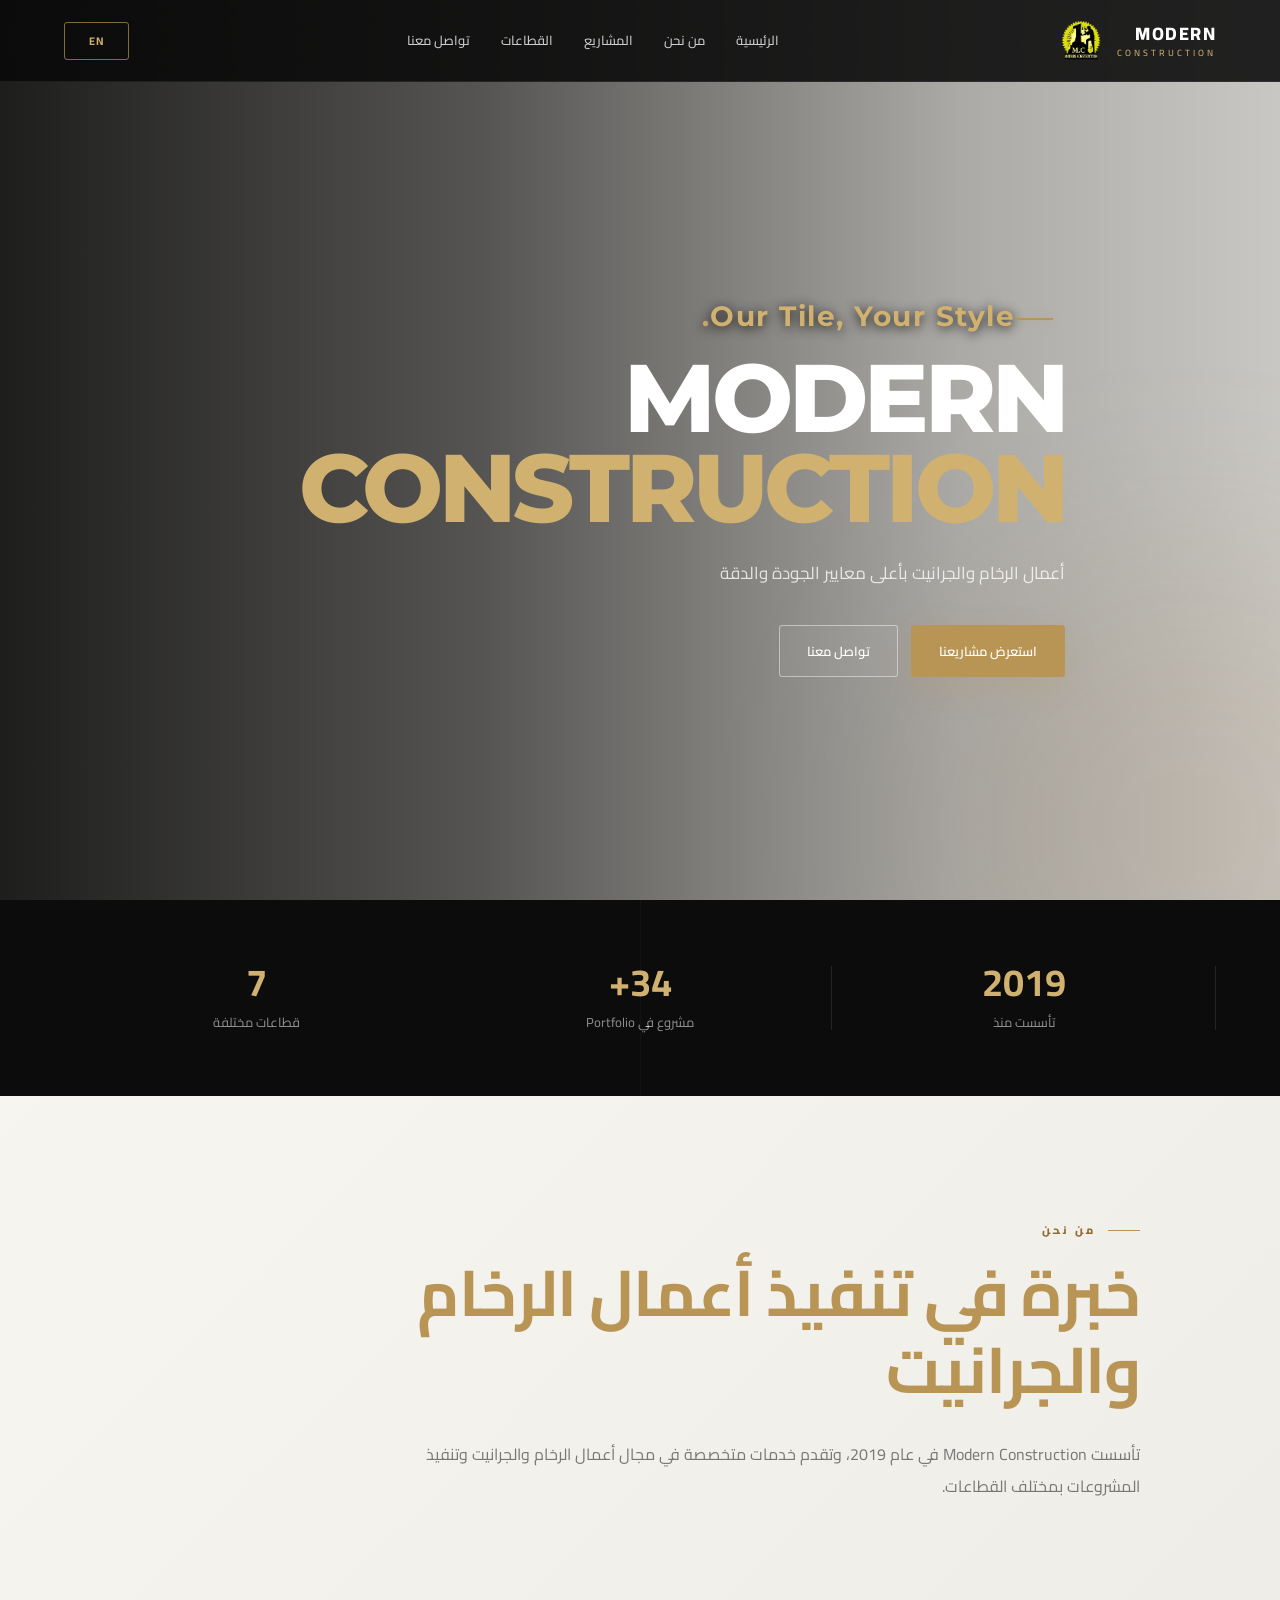
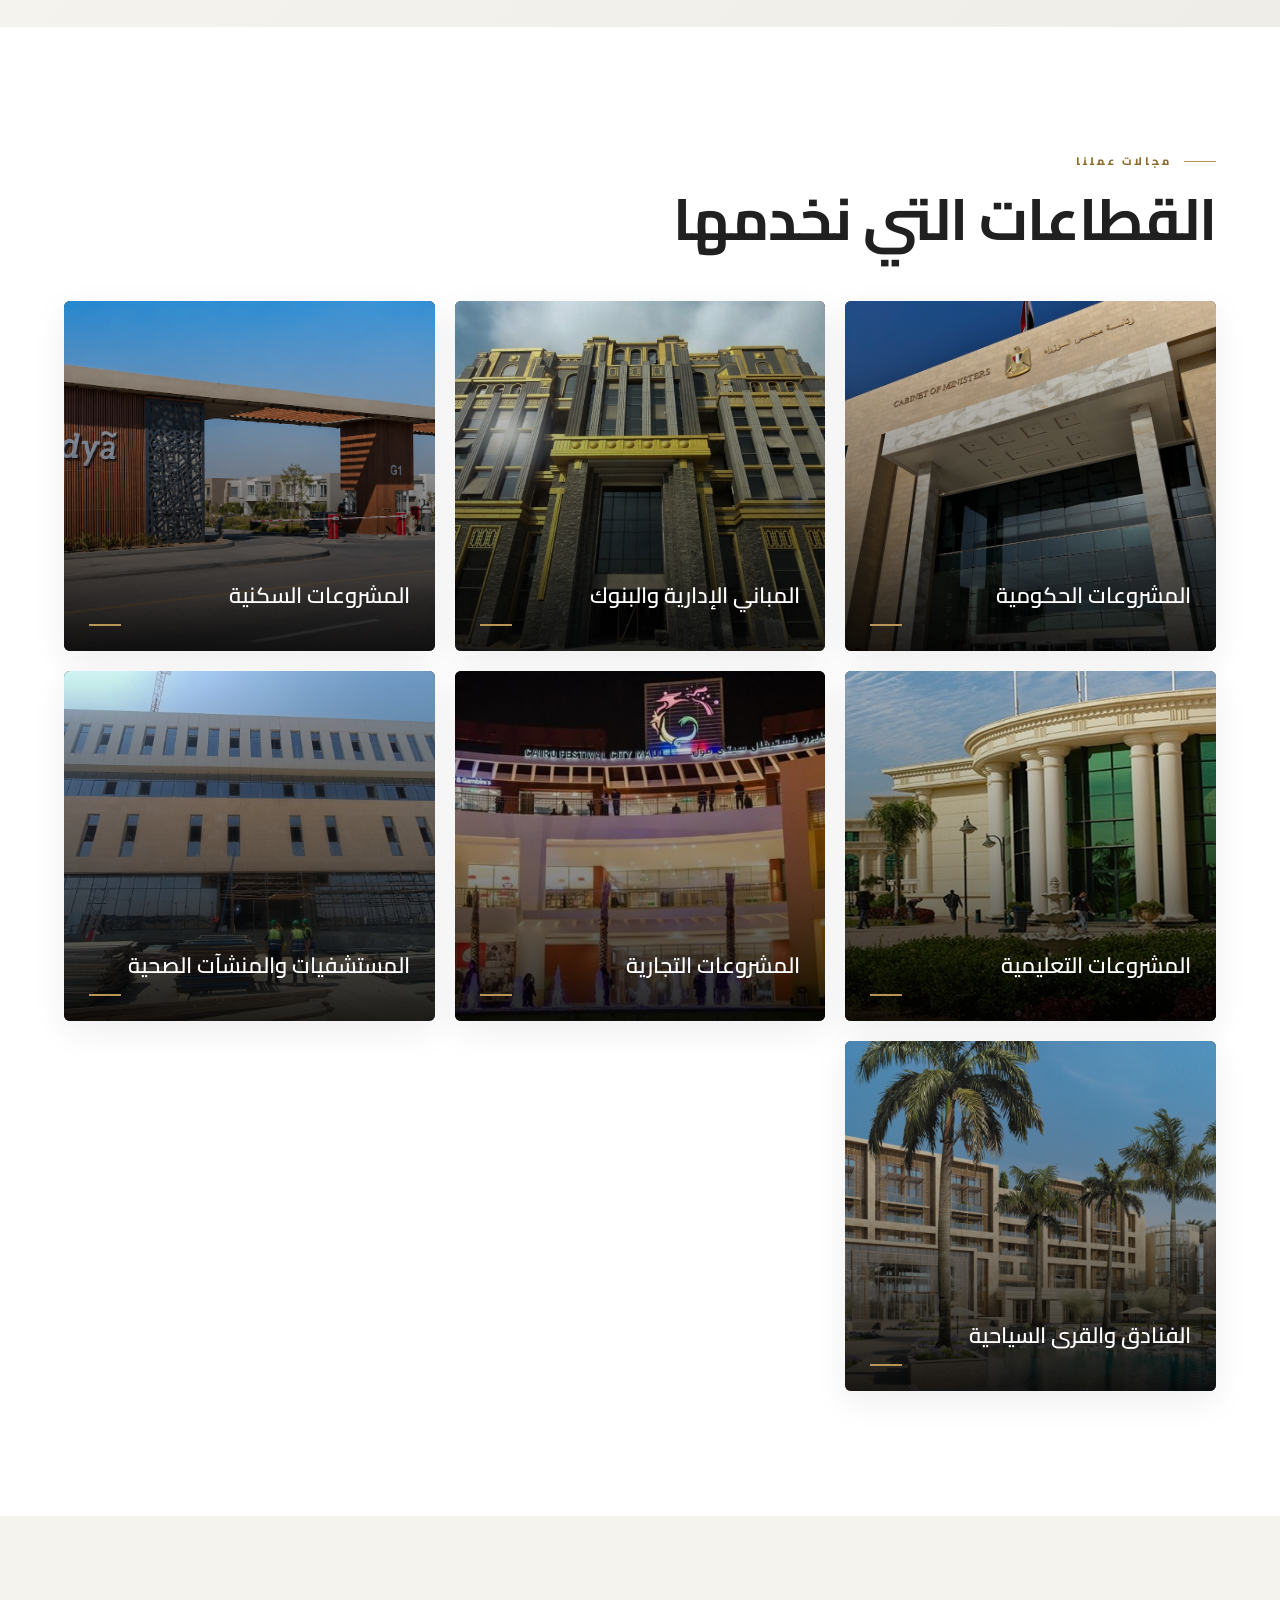
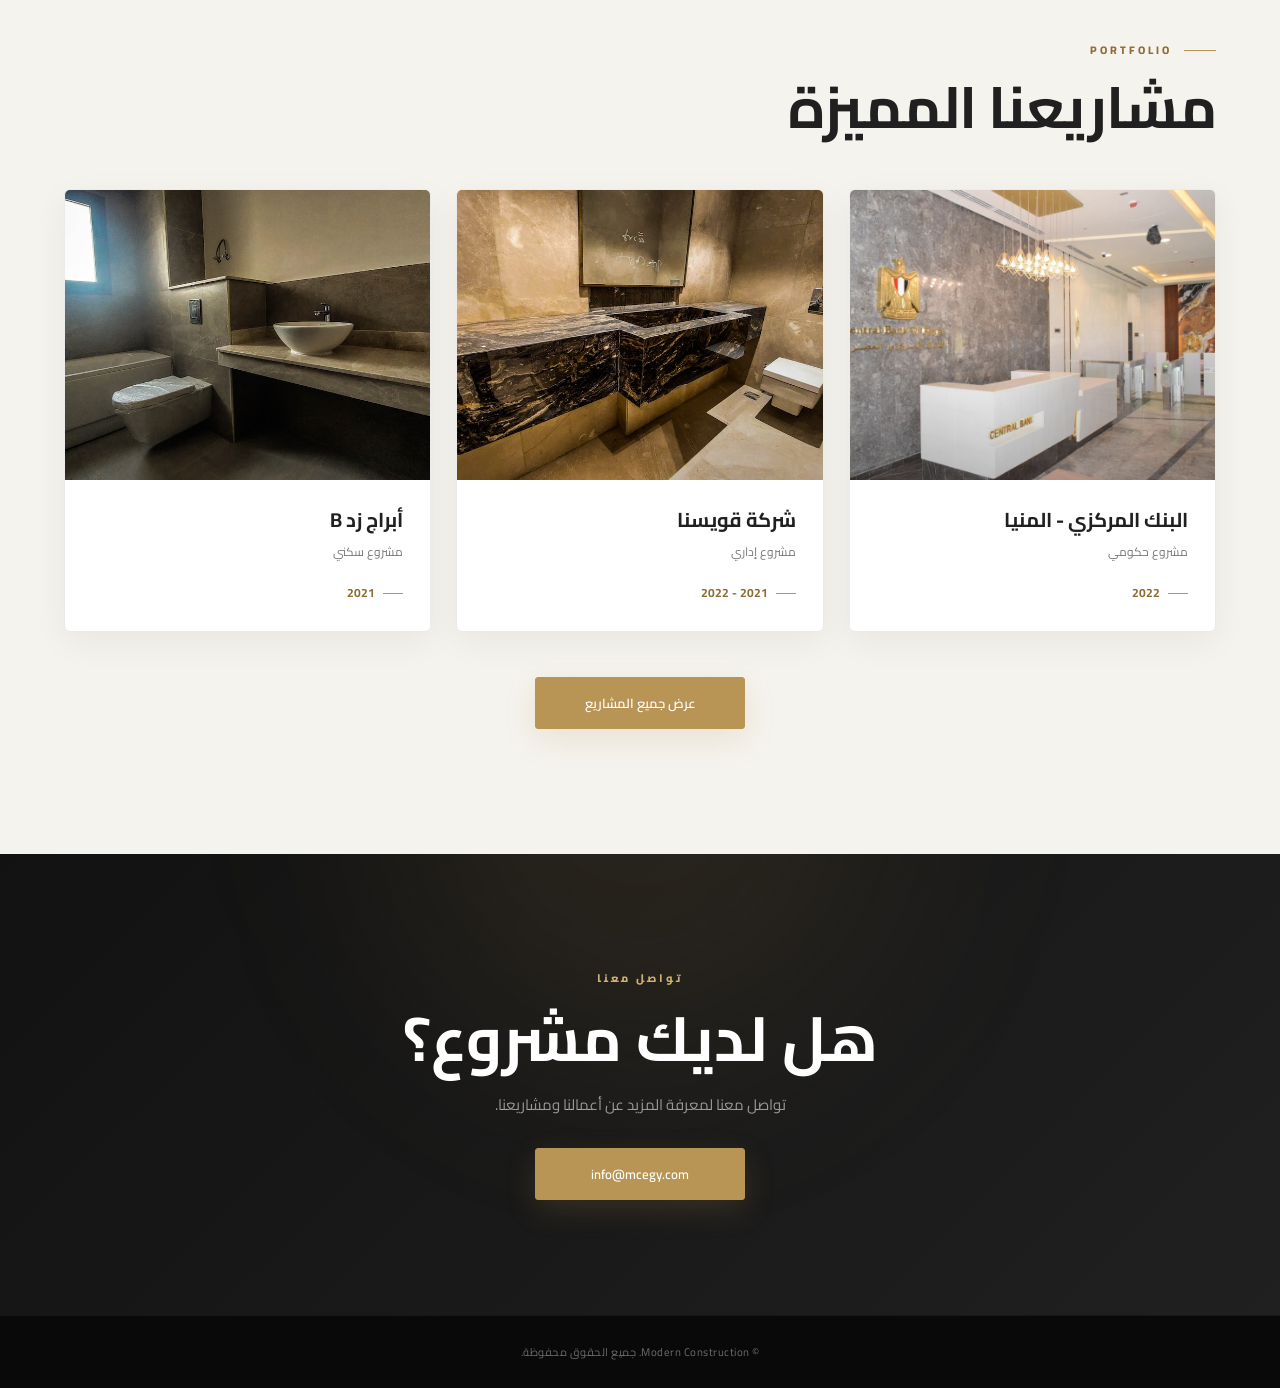
==== commit 45a90ecf: "Add files via upload" ====
--- a/index.html
+++ b/index.html
@@ -40,23 +40,38 @@
 
         <nav>
 
-            <a href="#home">
+            <a
+                href="#home"
+                data-ar="الرئيسية"
+                data-en="Home">
                 الرئيسية
             </a>
 
-            <a href="#about">
+            <a
+                href="#about"
+                data-ar="من نحن"
+                data-en="About Us">
                 من نحن
             </a>
 
-            <a href="#projects">
+            <a
+                href="#projects"
+                data-ar="المشاريع"
+                data-en="Projects">
                 المشاريع
             </a>
 
-            <a href="#sectors">
+            <a
+                href="#sectors"
+                data-ar="القطاعات"
+                data-en="Sectors">
                 القطاعات
             </a>
 
-            <a href="#contact">
+            <a
+                href="#contact"
+                data-ar="تواصل معنا"
+                data-en="Contact Us">
                 تواصل معنا
             </a>
 
@@ -65,10 +80,9 @@
 
         <button
             class="language-btn"
+            id="langBtn"
             type="button">
-
             EN
-
         </button>
 
     </div>
@@ -77,14 +91,18 @@
 
 
 
+<!-- ================= HOME ================= -->
+
 <section id="home" class="hero">
 
     <div class="hero-overlay"></div>
 
-
     <div class="hero-content container">
 
-        <p class="small-title">
+        <p
+            class="small-title"
+            data-ar="Our Tile, Your Style."
+            data-en="Our Tile, Your Style.">
             Our Tile, Your Style.
         </p>
 
@@ -95,7 +113,10 @@
         </h1>
 
 
-        <p class="hero-description">
+        <p
+            class="hero-description"
+            data-ar="أعمال الرخام والجرانيت بأعلى معايير الجودة والدقة"
+            data-en="Marble and granite works with the highest standards of quality and precision.">
             أعمال الرخام والجرانيت بأعلى معايير الجودة والدقة
         </p>
 
@@ -104,19 +125,19 @@
 
             <a
                 href="#projects"
-                class="btn primary">
-
+                class="btn primary"
+                data-ar="استعرض مشاريعنا"
+                data-en="View Our Projects">
                 استعرض مشاريعنا
-
             </a>
 
 
             <a
                 href="#contact"
-                class="btn secondary">
-
+                class="btn secondary"
+                data-ar="تواصل معنا"
+                data-en="Contact Us">
                 تواصل معنا
-
             </a>
 
         </div>
@@ -126,6 +147,8 @@
 </section>
 
 
+
+<!-- ================= STATS ================= -->
 
 <section class="stats">
 
@@ -137,7 +160,9 @@
                 2019
             </h2>
 
-            <p>
+            <p
+                data-ar="تأسست منذ"
+                data-en="Established Since">
                 تأسست منذ
             </p>
 
@@ -150,7 +175,9 @@
                 34+
             </h2>
 
-            <p>
+            <p
+                data-ar="مشروع في Portfolio"
+                data-en="Projects in Portfolio">
                 مشروع في Portfolio
             </p>
 
@@ -163,7 +190,9 @@
                 7
             </h2>
 
-            <p>
+            <p
+                data-ar="قطاعات مختلفة"
+                data-en="Different Sectors">
                 قطاعات مختلفة
             </p>
 
@@ -175,27 +204,40 @@
 
 
 
+<!-- ================= ABOUT ================= -->
+
 <section id="about" class="about">
 
     <div class="container">
 
-        <p class="section-label">
+        <p
+            class="section-label"
+            data-ar="من نحن"
+            data-en="ABOUT US">
             من نحن
         </p>
 
 
         <h2>
 
-            خبرة في تنفيذ أعمال
-
-            <span>
+            <span
+                data-ar="خبرة في تنفيذ أعمال"
+                data-en="Expertise in">
+                خبرة في تنفيذ أعمال
+            </span>
+
+            <span
+                data-ar="الرخام والجرانيت"
+                data-en="Marble and Granite Works">
                 الرخام والجرانيت
             </span>
 
         </h2>
 
 
-        <p>
+        <p
+            data-ar="تأسست Modern Construction في عام 2019، وتقدم خدمات متخصصة في مجال أعمال الرخام والجرانيت وتنفيذ المشروعات بمختلف القطاعات."
+            data-en="Modern Construction was established in 2019, providing specialized marble and granite services and executing projects across various sectors.">
 
             تأسست Modern Construction في عام 2019،
             وتقدم خدمات متخصصة في مجال أعمال الرخام والجرانيت
@@ -206,16 +248,26 @@
     </div>
 
 </section>
+
+
+
+<!-- ================= SECTORS ================= -->
+
 <section id="sectors" class="sectors">
 
     <div class="container">
 
-        <p class="section-label">
+        <p
+            class="section-label"
+            data-ar="مجالات عملنا"
+            data-en="OUR SECTORS">
             مجالات عملنا
         </p>
 
 
-        <h2>
+        <h2
+            data-ar="القطاعات التي نخدمها"
+            data-en="The Sectors We Serve">
             القطاعات التي نخدمها
         </h2>
 
@@ -223,6 +275,8 @@
         <div class="sector-grid">
 
 
+            <!-- GOVERNMENT -->
+
             <a
                 href="sector.html?sector=government"
                 class="sector-card">
@@ -239,7 +293,9 @@
 
                 <div class="sector-card-content">
 
-                    <h3>
+                    <h3
+                        data-ar="المشروعات الحكومية"
+                        data-en="Government Projects">
                         المشروعات الحكومية
                     </h3>
 
@@ -248,6 +304,8 @@
             </a>
 
 
+
+            <!-- ADMINISTRATIVE -->
 
             <a
                 href="administrative.html"
@@ -265,7 +323,9 @@
 
                 <div class="sector-card-content">
 
-                    <h3>
+                    <h3
+                        data-ar="المباني الإدارية والبنوك"
+                        data-en="Administrative Buildings & Banks">
                         المباني الإدارية والبنوك
                     </h3>
 
@@ -275,6 +335,7 @@
 
 
 
+            <!-- RESIDENTIAL -->
 
             <a
                 href="residential.html"
@@ -292,7 +353,9 @@
 
                 <div class="sector-card-content">
 
-                    <h3>
+                    <h3
+                        data-ar="المشروعات السكنية"
+                        data-en="Residential Projects">
                         المشروعات السكنية
                     </h3>
 
@@ -302,6 +365,7 @@
 
 
 
+            <!-- EDUCATIONAL -->
 
             <a
                 href="educational.html"
@@ -319,7 +383,9 @@
 
                 <div class="sector-card-content">
 
-                    <h3>
+                    <h3
+                        data-ar="المشروعات التعليمية"
+                        data-en="Educational Projects">
                         المشروعات التعليمية
                     </h3>
 
@@ -329,6 +395,7 @@
 
 
 
+            <!-- COMMERCIAL -->
 
             <a
                 href="commercial.html"
@@ -346,7 +413,9 @@
 
                 <div class="sector-card-content">
 
-                    <h3>
+                    <h3
+                        data-ar="المشروعات التجارية"
+                        data-en="Commercial Projects">
                         المشروعات التجارية
                     </h3>
 
@@ -356,6 +425,7 @@
 
 
 
+            <!-- HEALTHCARE -->
 
             <a
                 href="healthcare.html"
@@ -373,7 +443,9 @@
 
                 <div class="sector-card-content">
 
-                    <h3>
+                    <h3
+                        data-ar="المستشفيات والمنشآت الصحية"
+                        data-en="Hospitals & Healthcare Facilities">
                         المستشفيات والمنشآت الصحية
                     </h3>
 
@@ -383,8 +455,7 @@
 
 
 
-
-            <!-- UPDATED HOSPITALITY -->
+            <!-- HOSPITALITY -->
 
             <a
                 href="hospitality.html"
@@ -402,7 +473,9 @@
 
                 <div class="sector-card-content">
 
-                    <h3>
+                    <h3
+                        data-ar="الفنادق والقرى السياحية"
+                        data-en="Hotels & Resorts">
                         الفنادق والقرى السياحية
                     </h3>
 
@@ -419,17 +492,23 @@
 
 
 
+<!-- ================= PROJECTS ================= -->
 
 <section id="projects" class="projects">
 
     <div class="container">
 
-        <p class="section-label">
+        <p
+            class="section-label"
+            data-ar="Portfolio"
+            data-en="Portfolio">
             Portfolio
         </p>
 
 
-        <h2>
+        <h2
+            data-ar="مشاريعنا المميزة"
+            data-en="Featured Projects">
             مشاريعنا المميزة
         </h2>
 
@@ -437,12 +516,14 @@
         <div class="projects-grid">
 
 
+            <!-- PROJECT 01 -->
+
             <div class="project-card">
 
                 <div class="project-image">
 
                     <img
-                        src="assets/projects/central-bank-minia.jpg"
+                        src="assets2/projects/central-bank-minia.jpg"
                         alt="Central Bank Minia">
 
                 </div>
@@ -450,13 +531,17 @@
 
                 <div class="project-info">
 
-                    <h3>
+                    <h3
+                        data-ar="البنك المركزي - المنيا"
+                        data-en="Central Bank - Minia">
                         البنك المركزي - المنيا
                     </h3>
 
 
-                    <p>
-                        Government Project
+                    <p
+                        data-ar="مشروع حكومي"
+                        data-en="Government Project">
+                        مشروع حكومي
                     </p>
 
 
@@ -470,12 +555,14 @@
 
 
 
+            <!-- PROJECT 02 -->
+
             <div class="project-card">
 
                 <div class="project-image">
 
                     <img
-                        src="assets/projects/quesna-company.jpg"
+                        src="assets2/projects/quesna-company.jpg"
                         alt="Quesna Company">
 
                 </div>
@@ -483,13 +570,17 @@
 
                 <div class="project-info">
 
-                    <h3>
-                        Quesna Company
-                    </h3>
-
-
-                    <p>
-                        Administrative Project
+                    <h3
+                        data-ar="شركة قويسنا"
+                        data-en="Quesna Company">
+                        شركة قويسنا
+                    </h3>
+
+
+                    <p
+                        data-ar="مشروع إداري"
+                        data-en="Administrative Project">
+                        مشروع إداري
                     </p>
 
 
@@ -503,12 +594,14 @@
 
 
 
+            <!-- PROJECT 03 -->
+
             <div class="project-card">
 
                 <div class="project-image">
 
                     <img
-                        src="assets/projects/zed-towers.jpg"
+                        src="assets2/projects/zed-towers.jpg"
                         alt="Zed Towers B">
 
                 </div>
@@ -516,13 +609,17 @@
 
                 <div class="project-info">
 
-                    <h3>
-                        Zed Towers B
-                    </h3>
-
-
-                    <p>
-                        Residential Project
+                    <h3
+                        data-ar="أبراج زد B"
+                        data-en="Zed Towers B">
+                        أبراج زد B
+                    </h3>
+
+
+                    <p
+                        data-ar="مشروع سكني"
+                        data-en="Residential Project">
+                        مشروع سكني
                     </p>
 
 
@@ -543,9 +640,11 @@
 
             <a
                 href="portfolio.html"
-                class="btn primary">
-
-                View Full Portfolio
+                class="btn primary"
+                data-ar="عرض جميع المشاريع"
+                data-en="View Full Portfolio">
+
+                عرض جميع المشاريع
 
             </a>
 
@@ -558,23 +657,33 @@
 
 
 
+<!-- ================= CONTACT ================= -->
 
 <section id="contact" class="contact">
 
     <div class="container">
 
-        <p class="section-label">
+        <p
+            class="section-label"
+            data-ar="تواصل معنا"
+            data-en="CONTACT US">
             تواصل معنا
         </p>
 
 
-        <h2>
+        <h2
+            data-ar="هل لديك مشروع؟"
+            data-en="Have a Project?">
             هل لديك مشروع؟
         </h2>
 
 
-        <p>
+        <p
+            data-ar="تواصل معنا لمعرفة المزيد عن أعمالنا ومشاريعنا."
+            data-en="Contact us to learn more about our work and projects.">
+
             تواصل معنا لمعرفة المزيد عن أعمالنا ومشاريعنا.
+
         </p>
 
 
@@ -586,20 +695,24 @@
 
         </a>
 
-
     </div>
 
 </section>
 
 
 
+<!-- ================= FOOTER ================= -->
 
 <footer>
 
     <div class="container">
 
-        <p>
-            © Modern Construction. All Rights Reserved.
+        <p
+            data-ar="© Modern Construction. جميع الحقوق محفوظة."
+            data-en="© Modern Construction. All Rights Reserved.">
+
+            © Modern Construction. جميع الحقوق محفوظة.
+
         </p>
 
     </div>
@@ -610,7 +723,6 @@
 
 <script src="script.js"></script>
 
-
 </body>
 
 </html>
